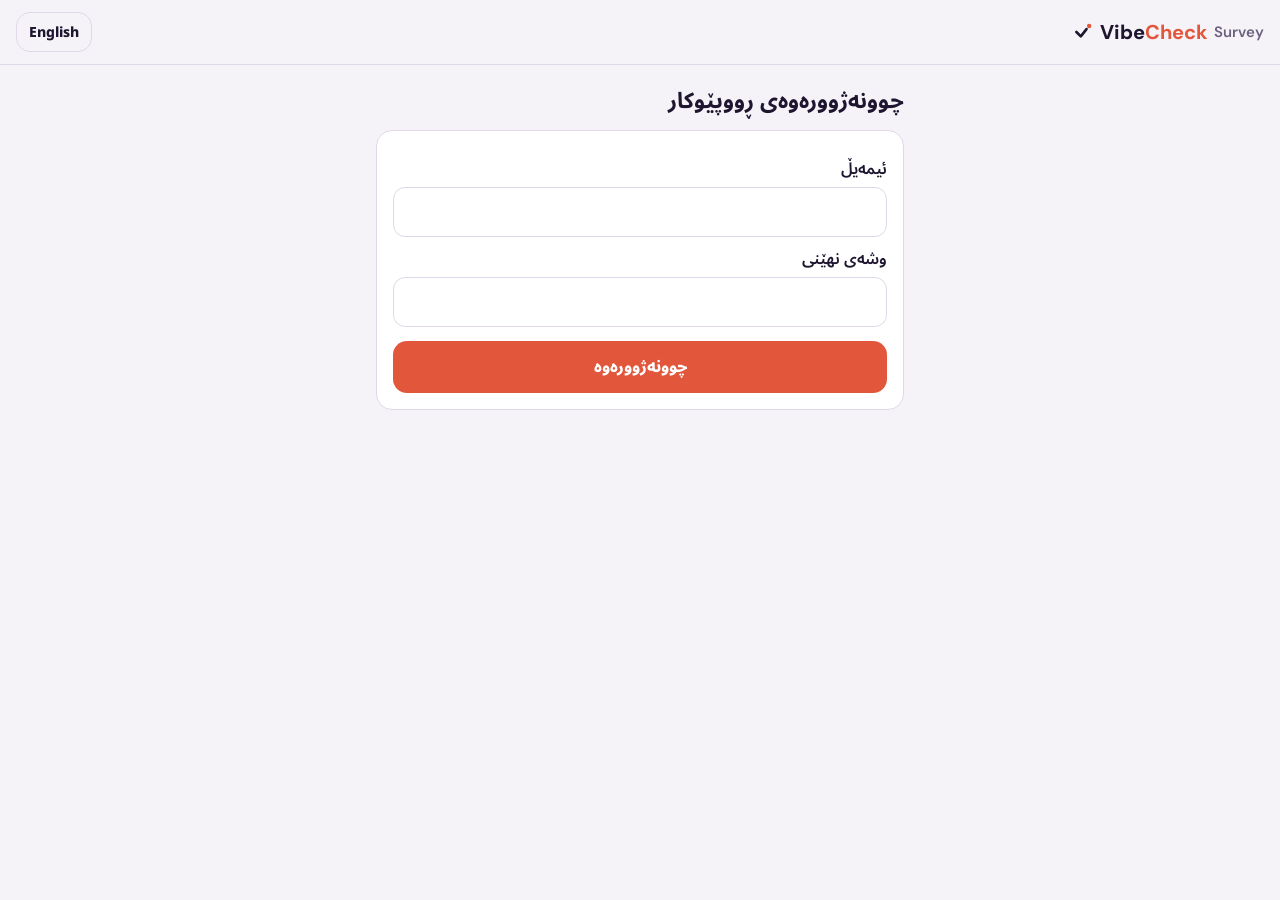
==== index.html @ 4674fa9d "Publish the VibeCheck survey page Co-Authored-By: Claude Opus 5.5 <noreply@anthropic.com> Claude-Ses" ====
<!doctype html>
<html lang="ckb" dir="rtl">
<head>
<meta charset="utf-8">
<meta name="viewport" content="width=device-width,initial-scale=1,viewport-fit=cover">
<title>VibeCheck Survey</title>
<meta name="robots" content="noindex">
<link rel="preconnect" href="https://fonts.googleapis.com">
<link href="https://fonts.googleapis.com/css2?family=Noto+Sans+Arabic:wght@400;600;800&family=DM+Sans:wght@400;600;800&display=swap" rel="stylesheet">
<style>
:root{--coral:#E2573B;--ink:#1E1630;--bg:#F6F3F8;--card:#fff;--line:#E0D8E8;--muted:#6C6280;--ok:#1F8A5B;--err:#C0392B}
@media (prefers-color-scheme:dark){:root{--ink:#F2ECFA;--bg:#130E1E;--card:#1D1630;--line:#33294A;--muted:#A79BBD;--coral:#FF7A5C}}
*{box-sizing:border-box}
body{margin:0;background:var(--bg);color:var(--ink);font-family:"Noto Sans Arabic","DM Sans",system-ui,sans-serif;font-size:16px;line-height:1.5}
body.en{font-family:"DM Sans","Noto Sans Arabic",system-ui,sans-serif}
header{position:sticky;top:0;z-index:5;background:var(--bg);display:flex;align-items:center;gap:10px;padding:12px 16px;border-bottom:1px solid var(--line)}
.brand{font-family:"DM Sans",sans-serif;font-weight:800;font-size:20px;direction:ltr;display:flex;align-items:center;gap:6px}
.brand b{color:var(--coral)}
.grow{flex:1;min-width:0}
html,body{overflow-x:hidden}
.sv{font-weight:600;color:var(--muted);font-size:15px}
@media (max-width:420px){.sv{display:none}header .small{padding:6px 10px;font-size:13px;min-height:38px}}
main{max-width:560px;margin:0 auto;padding:16px 16px 120px}
.card{background:var(--card);border:1px solid var(--line);border-radius:16px;padding:16px;margin-bottom:14px}
h1{font-size:22px;margin:4px 0 12px}
h2{font-size:16px;margin:0 0 10px}
label{display:block;font-weight:600;margin:10px 0 6px}
.hint{color:var(--muted);font-size:13.5px;margin:2px 0 8px}
input[type=text],input[type=email],input[type=password],input[type=tel],input[type=search],textarea{width:100%;font:inherit;padding:12px 14px;border:1px solid var(--line);border-radius:12px;background:var(--card);color:var(--ink)}
textarea{min-height:70px}
input:focus,textarea:focus{outline:2px solid var(--coral);border-color:transparent}
.ltr{direction:ltr;text-align:left}
button{font:inherit;font-weight:800;border:0;border-radius:14px;padding:14px 16px;min-height:48px;cursor:pointer}
.primary{background:var(--coral);color:#fff;width:100%}
.ghost{background:transparent;color:var(--ink);border:1px solid var(--line)}
.small{padding:8px 12px;min-height:40px;font-size:14px}
button:disabled{opacity:.5}
.chips{display:flex;flex-wrap:wrap;gap:8px}
.chip{border:1px solid var(--line);background:var(--card);color:var(--ink);border-radius:999px;padding:8px 14px;font-weight:600;min-height:40px}
.chip.on{background:var(--coral);border-color:var(--coral);color:#fff}
.tabs{display:grid;grid-template-columns:repeat(3,minmax(0,1fr));gap:6px;background:var(--card);border:1px solid var(--line);border-radius:14px;padding:4px;margin-bottom:14px}
.tabs button{background:transparent;color:var(--ink);padding:10px 6px;min-height:44px;font-size:14.5px}
.tabs button.on{background:var(--coral);color:#fff}
.loc{display:flex;align-items:center;gap:10px;flex-wrap:wrap}
.pill{display:inline-block;padding:4px 10px;border-radius:999px;font-size:13px;font-weight:700}
.pill.good{background:#1F8A5B22;color:var(--ok)}.pill.bad{background:#C0392B22;color:var(--err)}.pill.wait{background:#C98A1422;color:#9a6a0e}
.photos{display:grid;grid-template-columns:repeat(3,minmax(0,1fr));gap:8px}
.slot{position:relative;aspect-ratio:1;border:2px dashed var(--line);border-radius:12px;display:flex;align-items:center;justify-content:center;text-align:center;font-size:13px;font-weight:600;color:var(--muted);overflow:hidden;cursor:pointer;background:var(--card);padding:4px}
.slot img{position:absolute;inset:0;width:100%;height:100%;object-fit:cover}
.slot input{position:absolute;inset:0;opacity:0;cursor:pointer}
.have{display:flex;gap:6px;overflow-x:auto;margin-bottom:10px}
.have img{width:76px;height:76px;object-fit:cover;border-radius:10px;flex:none;background:var(--line)}
.check{display:flex;gap:10px;align-items:flex-start;font-weight:600}
.check input{width:22px;height:22px;margin-top:2px;accent-color:var(--coral)}
.msg{padding:12px 14px;border-radius:12px;margin:10px 0;font-weight:600}
.msg.err{background:#C0392B1a;color:var(--err)}.msg.ok{background:#1F8A5B1a;color:var(--ok)}
.vrow{display:flex;gap:12px;align-items:center;width:100%;text-align:start;background:var(--card);border:1px solid var(--line);border-radius:14px;padding:10px 12px;margin-bottom:8px;font-weight:400;color:var(--ink);min-height:64px}
.vrow .logo{width:46px;height:46px;border-radius:12px;flex:none;display:flex;align-items:center;justify-content:center;color:#fff;font-weight:800;background:var(--muted);overflow:hidden}
.vrow .logo img{width:100%;height:100%;object-fit:cover}
.vrow b{display:block;font-size:15.5px}
.vrow small{color:var(--muted)}
.stat{font-size:26px;font-weight:800}
.bar{position:fixed;bottom:0;left:0;right:0;background:var(--bg);border-top:1px solid var(--line);padding:12px 16px calc(12px + env(safe-area-inset-bottom))}
.bar>div{max-width:560px;margin:0 auto;display:flex;gap:8px}
.bar .primary{flex:1}
.progress{height:6px;border-radius:6px;background:var(--line);overflow:hidden;margin-top:8px}
.progress i{display:block;height:100%;background:var(--coral);width:0}
[hidden]{display:none!important}
</style>
</head>
<body>
<header>
  <div class="brand"><svg width="22" height="22" viewBox="0 0 100 100" aria-hidden="true"><path d="M20 50 40 70 66 37" fill="none" stroke="currentColor" stroke-width="12" stroke-linecap="round" stroke-linejoin="round"/><circle cx="78" cy="23" r="10" fill="#E2573B"/></svg><span>Vibe<b>Check</b></span> <span class="sv">Survey</span></div>
  <div class="grow"></div>
  <button class="ghost small" id="langBtn" type="button">English</button>
  <button class="ghost small" id="outBtn" type="button" hidden data-t="logout"></button>
</header>

<main>
  <section id="login" hidden>
    <h1 data-t="loginTitle"></h1>
    <div class="card">
      <form id="loginForm">
        <label for="email" data-t="email"></label>
        <input id="email" type="email" class="ltr" autocomplete="username" required>
        <label for="pass" data-t="password"></label>
        <input id="pass" type="password" class="ltr" autocomplete="current-password" required>
        <div id="loginMsg"></div>
        <button class="primary" type="submit" style="margin-top:14px" data-t="signIn"></button>
      </form>
    </div>
  </section>

  <section id="home" hidden>
    <div class="card" style="display:flex;align-items:center;gap:16px">
      <div><div class="stat" id="todayCount">0</div><div class="hint" style="margin:0" data-t="todayChanges"></div></div>
      <div class="grow"></div>
      <div class="hint" id="who" style="margin:0"></div>
    </div>
    <div class="tabs" role="tablist">
      <button type="button" data-tab="near" class="on" data-t="tabNear"></button>
      <button type="button" data-tab="search" data-t="tabSearch"></button>
      <button type="button" data-tab="new" data-t="tabNew"></button>
    </div>
    <div id="nearBox">
      <div class="loc" style="margin-bottom:10px"><button class="ghost small" type="button" id="nearBtn" data-t="refreshNear"></button><span id="nearState" class="pill wait" hidden></span></div>
      <div id="nearList"></div>
    </div>
    <div id="searchBox" hidden>
      <input id="q" type="search" data-ph="searchPh" style="margin-bottom:10px">
      <div id="searchList"></div>
    </div>
    <div id="homeMsg"></div>
  </section>

  <section id="edit" hidden>
    <button class="ghost small" type="button" id="backBtn" style="margin-bottom:10px" data-t="back"></button>
    <h1 id="editTitle"></h1>
    <form id="form" novalidate onsubmit="return false">
      <div class="card">
        <h2 data-t="location"></h2>
        <p class="hint" id="locHint"></p>
        <div class="loc">
          <button class="ghost small" type="button" id="locBtn" data-t="useMyLoc"></button>
          <span id="locState" class="pill wait" hidden></span>
          <a id="locMap" class="hint" target="_blank" rel="noopener" data-t="checkMap"></a>
        </div>
      </div>
      <div class="card">
        <h2 data-t="names"></h2>
        <label for="nOrig" data-t="nameOrig"></label>
        <input id="nOrig" type="text" maxlength="120" required>
        <label for="nCkb" data-t="nameCkb"></label>
        <input id="nCkb" type="text" maxlength="120" dir="rtl">
        <label for="nAr" data-t="nameAr"></label>
        <input id="nAr" type="text" maxlength="120" dir="rtl">
        <label for="nEn" data-t="nameEn"></label>
        <input id="nEn" type="text" maxlength="120" class="ltr">
      </div>
      <div class="card">
        <h2 data-t="type"></h2>
        <div class="chips" id="cats"></div>
      </div>
      <div class="card">
        <h2 data-t="photos"></h2>
        <div class="have" id="have"></div>
        <p class="hint" data-t="photoHint"></p>
        <div class="photos">
          <div class="slot"><span data-t="pFront"></span><input type="file" accept="image/*" capture="environment" data-slot="front"></div>
          <div class="slot"><span data-t="pInside"></span><input type="file" accept="image/*" capture="environment" data-slot="inside"></div>
          <div class="slot"><span data-t="pTable"></span><input type="file" accept="image/*" capture="environment" data-slot="table"></div>
          <div class="slot"><span data-t="pMenu"></span><input type="file" accept="image/*" data-slot="menu"></div>
          <div class="slot"><span data-t="pMore"></span><input type="file" accept="image/*" data-slot="other"></div>
          <div class="slot" id="logoSlot"><span data-t="pLogo"></span><input type="file" accept="image/*" data-slot="logo"></div>
        </div>
        <label class="check" style="margin-top:14px"><input type="checkbox" id="consent"><span data-t="consent"></span></label>
      </div>
      <div class="card">
        <h2 data-t="details"></h2>
        <label for="phone" data-t="phone"></label>
        <input id="phone" type="tel" class="ltr" maxlength="30" placeholder="0770 123 4567">
        <label for="ig">Instagram</label>
        <input id="ig" type="text" class="ltr" maxlength="80" placeholder="@name">
        <label for="hours" data-t="hours"></label>
        <input id="hours" type="text" maxlength="120" data-ph="hoursPh">
      </div>
      <div id="formMsg"></div>
    </form>
  </section>
</main>

<div class="bar" id="bar" hidden><div style="flex-direction:column">
  <button class="primary" id="saveBtn" type="button" data-t="save"></button>
  <div class="progress" id="prog" hidden><i></i></div>
</div></div>

<script src="supabase.js"></script><!-- @supabase/supabase-js 2.45.4, bundled -->
<script>
const SUPABASE_URL = "https://rbkqimfaxgcoajugvxeb.supabase.co";
const SUPABASE_KEY = "sb_publishable_zFRS1IrsmuG66Rh2HLIfeQ_e-phczF6";
const CATS = [["cafe","کافێ","Café"],["restaurant","چێشتخانە","Restaurant"],["fast_food","خواردنی خێرا","Fast food"],["bar","بار","Bar"],["lounge","لاونج","Lounge"],["hotel","هوتێل","Hotel"],["dessert","شیرینی","Desserts"],["bakery","نانەواخانە","Bakery"],["other","تر","Other"]];
const TXT = {
  logout:["چوونەدەرەوە","Log out"], loginTitle:["چوونەژوورەوەی ڕووپێوکار","Surveyor sign in"], email:["ئیمەیڵ","Email"], password:["وشەی نهێنی","Password"], signIn:["چوونەژوورەوە","Sign in"],
  todayChanges:["گۆڕانکاری ئەمڕۆ","Changes today"], tabNear:["نزیک","Nearby"], tabSearch:["گەڕان","Search"], tabNew:["+ شوێنی نوێ","+ New place"],
  refreshNear:["نوێکردنەوە","Refresh"], searchPh:["ناوی شوێنێک بنووسە…","Type a place name…"], noneNear:["لەم نزیکانە هیچ شوێنێک نییە. شوێنی نوێ زیاد بکە.","No places near you. Add a new one."], noneFound:["هیچ نەدۆزرایەوە.","Nothing found."],
  photosN:["{n} وێنە","{n} photos"], back:["گەڕانەوە","Back"], newTitle:["شوێنی نوێ","New place"],
  location:["شوێن","Location"], locHintNew:["لە بەردەم دەرگای شوێنەکە ڕاوەستە و دوگمەکە دابگرە.","Stand at the entrance and tap the button."], locHintEdit:["ئەگەر شوێنەکە لەسەر نەخشە هەڵەیە، لە بەردەم دەرگاکە ڕاوەستە و دوگمەکە دابگرە.","If the map pin is wrong, stand at the entrance and tap the button."],
  useMyLoc:["شوێنی ئێستام","Use my location"], checkMap:["بینین لەسەر نەخشە","Check on map"],
  names:["ناو","Name"], nameOrig:["ناو وەک لەسەر تابلۆکە نووسراوە *","Name exactly as on the sign *"], nameCkb:["ناو بە کوردی","Name in Kurdish"], nameAr:["ناو بە عەرەبی","Name in Arabic"], nameEn:["ناو بە ئینگلیزی","Name in English"],
  type:["جۆر *","Type *"], photos:["لۆگۆ و وێنەکان","Logo & photos"], photoHint:["ڕووناکی ڕۆژ، ئاسۆیی، تابلۆکە ڕوون بێت. ڕووخساری میوانەکان مەگرە.","Daylight, landscape, sign readable. No customers' faces."],
  pFront:["بەردەم و تابلۆ","Front & sign"], pInside:["ناوەوە","Inside"], pTable:["مێز","Table"], pMenu:["مینیو","Menu"], pMore:["زیاتر","More"], pLogo:["لۆگۆ","Logo"],
  consent:["خاوەن یان بەڕێوەبەری شوێنەکە ڕازی بوو بە بەکارهێنانی ئەم وێنانە لە ڤایب چێک","The owner or manager agreed that VibeCheck can use these photos"],
  details:["زانیاری زیاتر","More details"], phone:["ژمارەی تەلەفۆن","Phone number"], hours:["کاتەکانی کارکردن","Opening hours"], hoursPh:["هەموو ڕۆژێک 10:00–24:00","Every day 10:00–24:00"],
  save:["پاشەکەوتکردن","Save"], locating:["چاوەڕێ بە… شوێن دەدۆزرێتەوە","Finding location…"], accuracy:["وردی: {m} م","Accuracy: {m} m"], locDenied:["ڕێگەی شوێن نەدراوە. لە ڕێکخستنەکانی وێبگەڕەکەت ڕێگە بدە.","Location permission denied. Allow it in your browser settings."],
  needLoc:["سەرەتا شوێن وەربگرە (وردی باشتر لە 50 م).","Get the location first (better than 50 m)."], needName:["ناوی سەر تابلۆکە بنووسە.","Enter the name on the sign."], needCat:["جۆری شوێنەکە هەڵبژێرە.","Choose the type of place."],
  needConsent:["بۆ ناردنی وێنە ڕەزامەندی خاوەنەکە پێویستە.","The owner's agreement is needed to send photos."], sending:["پاشەکەوت دەکرێت…","Saving…"], saved:["پاشەکەوتکرا. سوپاس!","Saved. Thank you!"],
  failed:["پاشەکەوت سەرکەوتوو نەبوو. هێڵی ئینتەرنێت بپشکنە و دووبارە هەوڵ بدەرەوە. هیچ شتێک نەسڕاوەتەوە.","Saving failed. Check the connection and try again. Nothing was lost."],
  badLogin:["ئیمەیڵ یان وشەی نهێنی هەڵەیە.","Wrong email or password."], notSurveyor:["ئەم هەژمارە ڕێگەی ڕووپێوی نییە. پەیوەندی بە هەناسە بکە.","This account is not a surveyor. Contact Hanasa."],
  mOff:["{d}","{d}"]
};
let lang = "ckb"; try { lang = localStorage.getItem("vcs_lang") || "ckb"; } catch {}
const L = () => lang === "ckb" ? 0 : 1;
const t = (k, a = {}) => (TXT[k] ? TXT[k][L()] : k).replace(/\{(\w+)\}/g, (_, x) => a[x] ?? "");
const $ = s => document.querySelector(s);
const esc = s => String(s ?? "").replace(/[&<>"']/g, c => ({ "&": "&amp;", "<": "&lt;", ">": "&gt;", '"': "&quot;", "'": "&#39;" }[c]));

let sb = null;
try { sb = supabase.createClient(SUPABASE_URL, SUPABASE_KEY); } catch (e) { document.body.insertAdjacentHTML("afterbegin", '<div class="msg err">Could not load. Check the internet connection and reload.</div>'); }
const publicUrl = path => sb.storage.from("venues").getPublicUrl(path).data.publicUrl;

// ---------- state ----------
let view = "home", tab = "near";
let me = null, here = null;           // here = {lat,lng,accuracy}
let nearList = [], searchList = [], photoCounts = {};
let cur = null;                        // venue being edited (null = new)
let cat = null, pos = null, watchId = null;
const files = {};

function applyLang() {
  document.documentElement.lang = lang === "ckb" ? "ckb" : "en";
  document.documentElement.dir = lang === "ckb" ? "rtl" : "ltr";
  document.body.classList.toggle("en", lang !== "ckb");
  $("#langBtn").textContent = lang === "ckb" ? "English" : "کوردی";
  document.querySelectorAll("[data-t]").forEach(el => el.textContent = t(el.dataset.t));
  document.querySelectorAll("[data-ph]").forEach(el => el.placeholder = t(el.dataset.ph));
  render();
}
$("#langBtn").onclick = () => { lang = lang === "ckb" ? "en" : "ckb"; try { localStorage.setItem("vcs_lang", lang); } catch {} applyLang(); };

function show(v) {
  view = v;
  $("#login").hidden = v !== "login"; $("#home").hidden = v !== "home"; $("#edit").hidden = v !== "edit";
  $("#bar").hidden = v !== "edit"; $("#outBtn").hidden = v === "login";
  window.scrollTo(0, 0);
}
function showMsg(sel, text, kind) { const el = $(sel); el.innerHTML = ""; if (!text) return; const d = document.createElement("div"); d.className = "msg " + kind; d.textContent = text; el.appendChild(d); }

function dist(a, b) {
  const r = 6371000, p1 = a.lat * Math.PI / 180, p2 = b.lat * Math.PI / 180, dp = p2 - p1, dl = (b.lng - a.lng) * Math.PI / 180;
  const h = Math.sin(dp / 2) ** 2 + Math.cos(p1) * Math.cos(p2) * Math.sin(dl / 2) ** 2;
  return 2 * r * Math.asin(Math.min(1, Math.sqrt(h)));
}
const fmtD = m => m < 1000 ? `${Math.round(m / 10) * 10} ${lang === "ckb" ? "م" : "m"}` : `${(m / 1000).toFixed(1)} ${lang === "ckb" ? "کم" : "km"}`;
const catLabel = c => (CATS.find(x => x[0] === c) || [, "", ""])[lang === "ckb" ? 1 : 2];

// ---------- tabs & lists ----------
document.querySelectorAll("[data-tab]").forEach(b => b.onclick = () => {
  if (b.dataset.tab === "new") return openEdit(null);
  tab = b.dataset.tab; render();
  if (tab === "search") $("#q").focus();
});
function render() {
  document.querySelectorAll("[data-tab]").forEach(b => b.classList.toggle("on", b.dataset.tab === tab));
  $("#nearBox").hidden = tab !== "near"; $("#searchBox").hidden = tab !== "search";
  renderList("#nearList", nearList, here ? t("noneNear") : "");
  renderList("#searchList", searchList, $("#q").value.trim().length >= 2 ? t("noneFound") : "");
  const st = $("#nearState");
  if (watchId !== null && !here) { st.hidden = false; st.className = "pill wait"; st.textContent = t("locating"); }
  else if (here) { st.hidden = false; st.className = "pill " + (here.accuracy <= 30 ? "good" : "wait"); st.textContent = t("accuracy", { m: Math.round(here.accuracy) }); }
  else st.hidden = true;
  renderEditLoc(); renderCats();
}
function renderList(sel, list, emptyText) {
  const box = $(sel); box.innerHTML = "";
  if (!list.length) { if (emptyText) box.innerHTML = `<p class="hint">${esc(emptyText)}</p>`; return; }
  for (const v of list) {
    const b = document.createElement("button"); b.type = "button"; b.className = "vrow";
    const alt = [v.name_en, v.name_ckb, v.name_ar].filter(x => x && x !== v.name)[0];
    const d = here ? " · " + fmtD(dist(here, v)) : "";
    const logo = v.logo_path ? `<img alt="" src="${esc(publicUrl(v.logo_path))}">` : esc((v.name || "?").slice(0, 2).toUpperCase());
    b.innerHTML = `<span class="logo">${logo}</span><span class="grow"><b>${esc(v.name)}</b>${alt ? `<small>${esc(alt)}</small><br>` : ""}<small>${esc(catLabel(v.category))}${d} · ${esc(t("photosN", { n: photoCounts[v.id] || 0 }))}</small></span>`;
    b.onclick = () => openEdit(v);
    box.appendChild(b);
  }
}
const COLS = "id,name,name_ckb,name_ar,name_en,category,lat,lng,phone,instagram,opening_hours,logo_path";
async function loadCounts(list) {
  const ids = list.map(v => v.id).filter(id => !(id in photoCounts));
  if (!ids.length) return;
  const { data } = await sb.from("venue_photos").select("venue_id").in("venue_id", ids);
  ids.forEach(id => photoCounts[id] = 0);
  (data || []).forEach(r => photoCounts[r.venue_id] = (photoCounts[r.venue_id] || 0) + 1);
  render();
}
async function loadNear() {
  if (!here) return;
  const dLat = 0.0045, dLng = 0.0055; // about 500 m
  const { data, error } = await sb.from("venues").select(COLS).eq("hidden", false)
    .gte("lat", here.lat - dLat).lte("lat", here.lat + dLat).gte("lng", here.lng - dLng).lte("lng", here.lng + dLng).limit(200);
  if (error) return showMsg("#homeMsg", t("failed"), "err");
  nearList = (data || []).sort((a, b) => dist(here, a) - dist(here, b)).slice(0, 40);
  render(); loadCounts(nearList);
}
function locate(cb) {
  if (!navigator.geolocation) return showMsg(view === "edit" ? "#formMsg" : "#homeMsg", t("locDenied"), "err");
  if (watchId !== null) navigator.geolocation.clearWatch(watchId);
  let best = null;
  watchId = navigator.geolocation.watchPosition(p => {
    const c = p.coords;
    if (!best || c.accuracy <= best.accuracy) best = { lat: c.latitude, lng: c.longitude, accuracy: c.accuracy };
    cb(best, false);
    if (best.accuracy <= 15) { navigator.geolocation.clearWatch(watchId); watchId = null; cb(best, true); }
  }, () => { watchId = null; render(); showMsg(view === "edit" ? "#formMsg" : "#homeMsg", t("locDenied"), "err"); }, { enableHighAccuracy: true, maximumAge: 0, timeout: 30000 });
  render();
}
$("#nearBtn").onclick = () => locate((p, final) => { const first = !here; here = p; render(); if (first || final) loadNear(); });
let qTimer = null;
$("#q").oninput = () => {
  clearTimeout(qTimer);
  qTimer = setTimeout(async () => {
    const q = $("#q").value.trim().replace(/[%,()]/g, " ");
    if (q.length < 2) { searchList = []; return render(); }
    const like = `%${q}%`;
    const { data } = await sb.from("venues").select(COLS).eq("hidden", false)
      .or(`name.ilike.${like},name_en.ilike.${like},name_ckb.ilike.${like},name_ar.ilike.${like}`).limit(40);
    searchList = data || []; if (here) searchList.sort((a, b) => dist(here, a) - dist(here, b));
    render(); loadCounts(searchList);
  }, 300);
};

// ---------- edit / new ----------
async function openEdit(v) {
  cur = v; cat = v ? v.category : null; pos = null;
  for (const k in files) delete files[k];
  document.querySelectorAll(".slot img").forEach(i => i.remove());
  $("#form").reset(); showMsg("#formMsg", "");
  $("#editTitle").textContent = v ? v.name : t("newTitle");
  $("#nOrig").value = v?.name || ""; $("#nCkb").value = v?.name_ckb || ""; $("#nAr").value = v?.name_ar || ""; $("#nEn").value = v?.name_en || "";
  $("#phone").value = v?.phone || ""; $("#ig").value = v?.instagram || ""; $("#hours").value = v?.opening_hours || "";
  const have = $("#have"); have.innerHTML = "";
  if (v) {
    if (v.logo_path) have.insertAdjacentHTML("beforeend", `<img alt="" src="${esc(publicUrl(v.logo_path))}">`);
    const { data } = await sb.from("venue_photos").select("path").eq("venue_id", v.id).order("created_at", { ascending: false }).limit(20);
    (data || []).forEach(p => have.insertAdjacentHTML("beforeend", `<img alt="" src="${esc(publicUrl(p.path))}">`));
  }
  show("edit"); render();
  if (!v && here && here.accuracy <= 30) pos = here;
  renderEditLoc();
}
$("#backBtn").onclick = () => { show("home"); render(); };
function renderEditLoc() {
  if (view !== "edit") return;
  $("#locHint").textContent = cur ? t("locHintEdit") : t("locHintNew");
  const st = $("#locState"), map = $("#locMap");
  const p = pos || (cur ? { lat: cur.lat, lng: cur.lng } : null);
  map.hidden = !p; if (p) map.href = `https://www.google.com/maps/search/?api=1&query=${p.lat},${p.lng}`;
  if (pos) { st.hidden = false; st.className = "pill " + (pos.accuracy <= 25 ? "good" : pos.accuracy <= 50 ? "wait" : "bad"); st.textContent = t("accuracy", { m: Math.round(pos.accuracy) }); }
  else if (watchId !== null) { st.hidden = false; st.className = "pill wait"; st.textContent = t("locating"); }
  else st.hidden = true;
}
$("#locBtn").onclick = () => locate(p => { pos = p; here = here || p; renderEditLoc(); });
function renderCats() {
  const box = $("#cats"); box.innerHTML = "";
  for (const [k] of CATS) {
    const b = document.createElement("button");
    b.type = "button"; b.className = "chip" + (cat === k ? " on" : ""); b.textContent = catLabel(k); b.setAttribute("aria-pressed", cat === k);
    b.onclick = () => { cat = k; renderCats(); };
    box.appendChild(b);
  }
}
document.querySelectorAll(".slot input").forEach(inp => {
  inp.onchange = () => {
    const f = inp.files && inp.files[0]; if (!f) return;
    files[inp.dataset.slot] = f;
    const slot = inp.parentElement; slot.querySelector("img")?.remove();
    const img = document.createElement("img"); img.alt = ""; img.src = URL.createObjectURL(f); slot.insertBefore(img, inp);
  };
});

async function shrink(file, max = 1600, type = "image/jpeg", q = 0.82) {
  try {
    const bmp = await createImageBitmap(file, { imageOrientation: "from-image" });
    const s = Math.min(1, max / Math.max(bmp.width, bmp.height));
    const c = document.createElement("canvas"); c.width = Math.round(bmp.width * s); c.height = Math.round(bmp.height * s);
    c.getContext("2d").drawImage(bmp, 0, 0, c.width, c.height);
    return await new Promise(r => c.toBlob(b => r(b || file), type, q));
  } catch { return file; }
}

let saving = false;
$("#saveBtn").onclick = async () => {
  if (saving) return;
  showMsg("#formMsg", "");
  const name = $("#nOrig").value.trim();
  const photoSlots = ["front", "inside", "table", "menu", "other"].filter(k => files[k]);
  if (!cur && (!pos || pos.accuracy > 50)) return fail("needLoc");
  if (pos && pos.accuracy > 50) return fail("needLoc");
  if (!name) return fail("needName");
  if (!cat) return fail("needCat");
  if ((photoSlots.length || files.logo) && !$("#consent").checked) return fail("needConsent");
  saving = true; $("#saveBtn").disabled = true; $("#saveBtn").textContent = t("sending");
  const prog = $("#prog"); prog.hidden = false; const bar = prog.querySelector("i");
  try {
    const v = id => $(id).value.trim() || null;
    const fields = { name, name_ckb: v("#nCkb"), name_ar: v("#nAr"), name_en: v("#nEn"), category: cat, phone: v("#phone"), instagram: v("#ig"), opening_hours: v("#hours") };
    if (pos) { fields.lat = pos.lat; fields.lng = pos.lng; }
    let venue;
    if (cur) {
      const { data, error } = await sb.from("venues").update(fields).eq("id", cur.id).select(COLS).single();
      if (error) throw error; venue = data;
    } else {
      const { data, error } = await sb.from("venues").insert({ ...fields, source: "own", added_by: me.id, status: "approved" }).select(COLS).single();
      if (error) throw error; venue = data;
    }
    const total = photoSlots.length + (files.logo ? 1 : 0) + 1; let done = 1;
    bar.style.width = `${Math.round(done / total * 100)}%`;
    const stamp = Date.now();
    if (files.logo) {
      const isPng = files.logo.type === "image/png";
      const blob = await shrink(files.logo, 800, isPng ? "image/png" : "image/jpeg");
      const path = `${venue.id}/logo-${stamp}.${blob.type === "image/png" ? "png" : "jpg"}`;
      const up = await sb.storage.from("venues").upload(path, blob, { contentType: blob.type });
      if (up.error) throw up.error;
      const { data, error } = await sb.from("venues").update({ logo_path: path }).eq("id", venue.id).select(COLS).single();
      if (error) throw error; venue = data;
      bar.style.width = `${Math.round(++done / total * 100)}%`;
    }
    for (const k of photoSlots) {
      const blob = await shrink(files[k]);
      const path = `${venue.id}/${stamp}-${k}.jpg`;
      const up = await sb.storage.from("venues").upload(path, blob, { contentType: blob.type });
      if (up.error) throw up.error;
      const { error } = await sb.from("venue_photos").insert({ venue_id: venue.id, path, kind: k, owner_consent: true, added_by: me.id });
      if (error) throw error;
      photoCounts[venue.id] = (photoCounts[venue.id] || 0) + 1;
      bar.style.width = `${Math.round(++done / total * 100)}%`;
    }
    [nearList, searchList].forEach(list => { const i = list.findIndex(x => x.id === venue.id); if (i >= 0) list[i] = venue; else if (list === nearList && !cur) list.unshift(venue); });
    loadToday();
    show("home"); render(); showMsg("#homeMsg", t("saved"), "ok");
  } catch (e) {
    console.error(e);
    showMsg("#formMsg", /row-level security|admin_only/.test(String(e?.message)) ? t("notSurveyor") : t("failed"), "err");
  } finally {
    saving = false; $("#saveBtn").disabled = false; $("#saveBtn").textContent = t("save"); setTimeout(() => { prog.hidden = true; bar.style.width = "0"; }, 600);
  }
};
function fail(k) { showMsg("#formMsg", t(k), "err"); $("#formMsg").scrollIntoView({ behavior: "smooth", block: "center" }); }

// ---------- auth ----------
async function loadToday() {
  const start = new Date(); start.setHours(0, 0, 0, 0);
  const { count } = await sb.from("venue_edits").select("id", { count: "exact", head: true }).eq("editor_id", me.id).gte("created_at", start.toISOString());
  $("#todayCount").textContent = count || 0;
}
async function refreshAuth() {
  if (!sb) return;
  const { data } = await sb.auth.getSession();
  me = data.session?.user || null;
  if (!me) return show("login");
  $("#who").textContent = me.email;
  if (view === "login") show("home");
  render(); loadToday();
  if (!here) $("#nearBtn").click();
}
$("#loginForm").onsubmit = async e => {
  e.preventDefault(); showMsg("#loginMsg", "");
  const { error } = await sb.auth.signInWithPassword({ email: $("#email").value.trim(), password: $("#pass").value });
  if (error) return showMsg("#loginMsg", t("badLogin"), "err");
  view = "login"; refreshAuth();
};
$("#outBtn").onclick = async () => { await sb.auth.signOut(); me = null; show("login"); };

view = "login";
applyLang();
if (sb) refreshAuth(); else show("login");
</script>
</body>
</html>
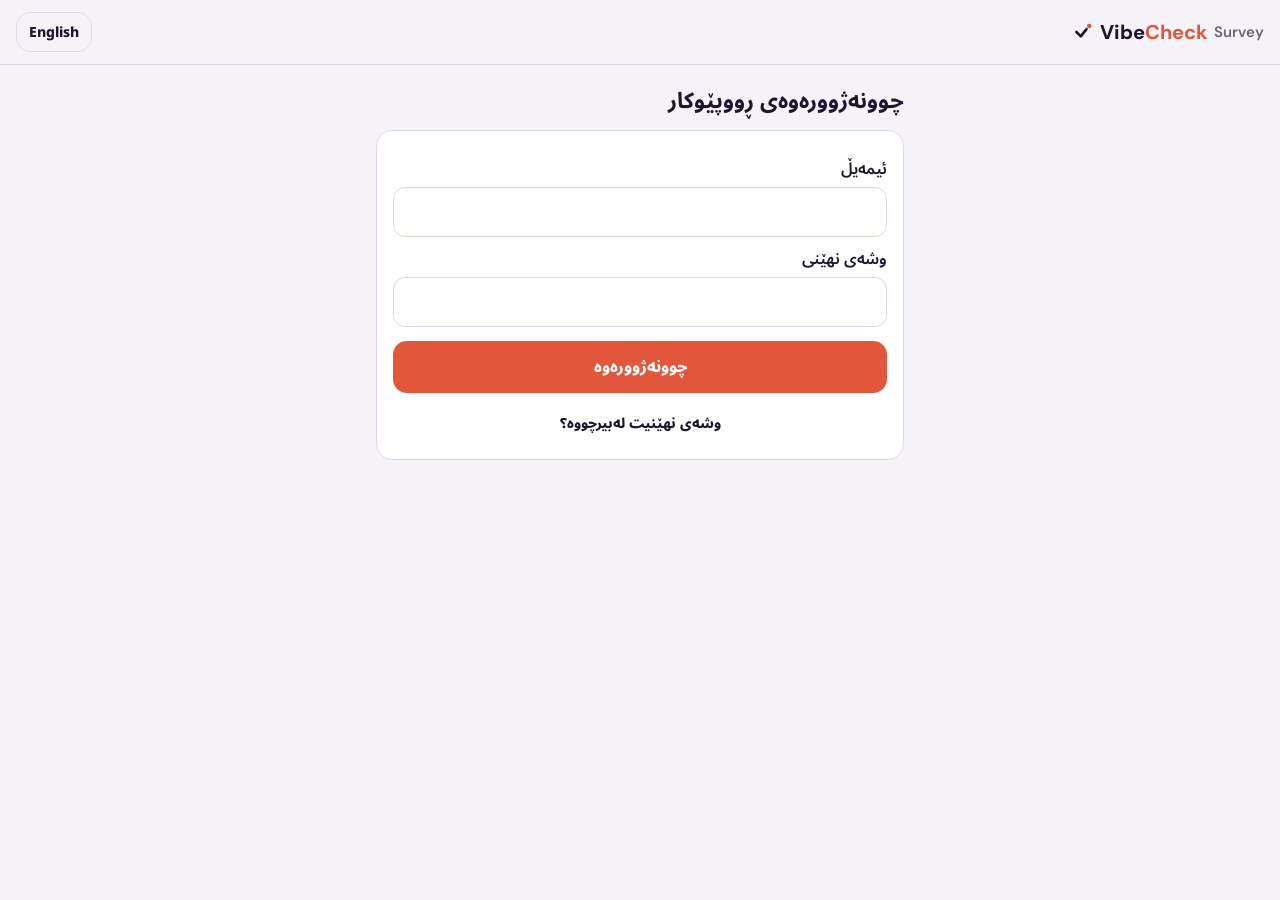
==== commit b42e6cbc: "Forgot password on survey and admin pages Co-Authored-By: Claude Opus 5.5 <noreply@anthropic.com> Cl" ====
--- a/index.html
+++ b/index.html
@@ -7,6 +7,7 @@
 <meta name="robots" content="noindex">
 <link rel="preconnect" href="https://fonts.googleapis.com">
 <link href="https://fonts.googleapis.com/css2?family=Noto+Sans+Arabic:wght@400;600;800&family=DM+Sans:wght@400;600;800&display=swap" rel="stylesheet">
+<link rel="stylesheet" href="leaflet.css">
 <style>
 :root{--coral:#E2573B;--ink:#1E1630;--bg:#F6F3F8;--card:#fff;--line:#E0D8E8;--muted:#6C6280;--ok:#1F8A5B;--err:#C0392B}
 @media (prefers-color-scheme:dark){:root{--ink:#F2ECFA;--bg:#130E1E;--card:#1D1630;--line:#33294A;--muted:#A79BBD;--coral:#FF7A5C}}
@@ -38,8 +39,8 @@
 .chips{display:flex;flex-wrap:wrap;gap:8px}
 .chip{border:1px solid var(--line);background:var(--card);color:var(--ink);border-radius:999px;padding:8px 14px;font-weight:600;min-height:40px}
 .chip.on{background:var(--coral);border-color:var(--coral);color:#fff}
-.tabs{display:grid;grid-template-columns:repeat(3,minmax(0,1fr));gap:6px;background:var(--card);border:1px solid var(--line);border-radius:14px;padding:4px;margin-bottom:14px}
-.tabs button{background:transparent;color:var(--ink);padding:10px 6px;min-height:44px;font-size:14.5px}
+.tabs{display:grid;grid-template-columns:repeat(4,minmax(0,1fr));gap:6px;background:var(--card);border:1px solid var(--line);border-radius:14px;padding:4px;margin-bottom:14px}
+.tabs button{background:transparent;color:var(--ink);padding:10px 4px;min-height:44px;font-size:13.5px}
 .tabs button.on{background:var(--coral);color:#fff}
 .loc{display:flex;align-items:center;gap:10px;flex-wrap:wrap}
 .pill{display:inline-block;padding:4px 10px;border-radius:999px;font-size:13px;font-weight:700}
@@ -47,7 +48,23 @@
 .photos{display:grid;grid-template-columns:repeat(3,minmax(0,1fr));gap:8px}
 .slot{position:relative;aspect-ratio:1;border:2px dashed var(--line);border-radius:12px;display:flex;align-items:center;justify-content:center;text-align:center;font-size:13px;font-weight:600;color:var(--muted);overflow:hidden;cursor:pointer;background:var(--card);padding:4px}
 .slot img{position:absolute;inset:0;width:100%;height:100%;object-fit:cover}
-.slot input{position:absolute;inset:0;opacity:0;cursor:pointer}
+.slot input{position:absolute;inset:0;opacity:0;cursor:pointer;z-index:2}
+.slot span::before{content:"+";display:block;font-size:26px;line-height:1;font-weight:400;margin-bottom:4px}
+.picker{margin-top:12px}
+.mapwrap{position:relative;height:340px;border-radius:12px;overflow:hidden;border:1px solid var(--line)}
+#pickMap{position:absolute;inset:0;direction:ltr}
+.crosshair{position:absolute;left:50%;top:50%;z-index:500;pointer-events:none;width:34px;height:46px;transform:translate(-50%,-100%)}
+.maptools{position:absolute;top:8px;z-index:600;inset-inline-start:8px;display:flex;gap:6px}
+.maptools button{background:#fff;color:#1E1630;border:1px solid #ccc;border-radius:999px;padding:6px 12px;font:inherit;font-size:13px;font-weight:700;min-height:0}
+.maptools button.on{background:#1E1630;color:#fff}
+.pickbtns{display:flex;gap:8px;margin-top:10px}
+.pickbtns button{flex:1}
+.chips button.f{padding:6px 12px;min-height:0;font-size:13.5px;font-weight:700;border-radius:999px;background:var(--card);color:var(--ink);border:1px solid var(--line)}
+.chips button.f.on{background:var(--ink);color:var(--bg);border-color:var(--ink)}
+.popbtn{margin-top:6px;padding:6px 12px;min-height:0;font-size:13px;border-radius:999px;background:#E2573B;color:#fff}
+.vdot{width:12px;height:12px;border-radius:50%;background:#6C6280;border:2px solid #fff;box-shadow:0 0 2px #0007}
+.leaflet-container{font-family:"DM Sans","Noto Sans Arabic",sans-serif}
+
 .have{display:flex;gap:6px;overflow-x:auto;margin-bottom:10px}
 .have img{width:76px;height:76px;object-fit:cover;border-radius:10px;flex:none;background:var(--line)}
 .check{display:flex;gap:10px;align-items:flex-start;font-weight:600}
@@ -98,17 +115,28 @@
       <div class="hint" id="who" style="margin:0"></div>
     </div>
     <div class="tabs" role="tablist">
-      <button type="button" data-tab="near" class="on" data-t="tabNear"></button>
-      <button type="button" data-tab="search" data-t="tabSearch"></button>
+      <button type="button" data-tab="all" class="on" data-t="tabAll"></button>
+      <button type="button" data-tab="map" data-t="tabMap"></button>
+      <button type="button" data-tab="latest" data-t="tabLatest"></button>
       <button type="button" data-tab="new" data-t="tabNew"></button>
     </div>
-    <div id="nearBox">
-      <div class="loc" style="margin-bottom:10px"><button class="ghost small" type="button" id="nearBtn" data-t="refreshNear"></button><span id="nearState" class="pill wait" hidden></span></div>
-      <div id="nearList"></div>
+    <div id="allBox">
+      <input id="q" type="search" data-ph="searchPh" style="margin-bottom:10px">
+      <div class="chips" id="catF" style="margin-bottom:10px"></div>
+      <div class="loc" style="margin-bottom:10px"><span id="allCount" class="hint" style="margin:0"></span><span class="grow"></span><button class="ghost small" type="button" id="nearBtn" data-t="sortNear"></button><span id="nearState" class="pill wait" hidden></span></div>
+      <div id="allList"></div>
+      <button class="ghost" type="button" id="moreBtn" style="width:100%" data-t="showMore" hidden></button>
     </div>
-    <div id="searchBox" hidden>
-      <input id="q" type="search" data-ph="searchPh" style="margin-bottom:10px">
-      <div id="searchList"></div>
+    <div id="mapBox" hidden>
+      <div class="mapwrap" style="height:70vh">
+        <div id="allMap" style="position:absolute;inset:0;direction:ltr"></div>
+        <div class="maptools"><button type="button" id="aLayMap" class="on" data-t="layMap"></button><button type="button" id="aLaySat" data-t="laySat"></button></div>
+      </div>
+      <p class="hint" style="margin-top:8px" data-t="mapLegend"></p>
+    </div>
+    <div id="latestBox" hidden>
+      <p class="hint" data-t="latestHint"></p>
+      <div id="latestList"></div>
     </div>
     <div id="homeMsg"></div>
   </section>
@@ -123,7 +151,17 @@
         <div class="loc">
           <button class="ghost small" type="button" id="locBtn" data-t="useMyLoc"></button>
           <span id="locState" class="pill wait" hidden></span>
+          <button class="ghost small" type="button" id="pickBtn" data-t="pickOnMap"></button>
           <a id="locMap" class="hint" target="_blank" rel="noopener" data-t="checkMap"></a>
+        </div>
+        <div class="picker" id="picker" hidden>
+          <p class="hint" data-t="pickHint"></p>
+          <div class="mapwrap">
+            <div id="pickMap"></div>
+            <svg class="crosshair" viewBox="0 0 34 46" aria-hidden="true"><path d="M17 45C17 45 2 27 2 16a15 15 0 0 1 30 0c0 11-15 29-15 29z" fill="#E2573B" stroke="#fff" stroke-width="2.5"/><circle cx="17" cy="16" r="5.5" fill="#fff"/></svg>
+            <div class="maptools"><button type="button" id="layMap" class="on" data-t="layMap"></button><button type="button" id="laySat" data-t="laySat"></button></div>
+          </div>
+          <div class="pickbtns"><button type="button" class="primary" id="pickOk" data-t="pickOk"></button><button type="button" class="ghost" id="pickCancel" data-t="cancel"></button></div>
         </div>
       </div>
       <div class="card">
@@ -146,11 +184,11 @@
         <div class="have" id="have"></div>
         <p class="hint" data-t="photoHint"></p>
         <div class="photos">
-          <div class="slot"><span data-t="pFront"></span><input type="file" accept="image/*" capture="environment" data-slot="front"></div>
-          <div class="slot"><span data-t="pInside"></span><input type="file" accept="image/*" capture="environment" data-slot="inside"></div>
-          <div class="slot"><span data-t="pTable"></span><input type="file" accept="image/*" capture="environment" data-slot="table"></div>
+          <div class="slot"><span data-t="pFront"></span><input type="file" accept="image/*" data-slot="front"></div>
+          <div class="slot"><span data-t="pInside"></span><input type="file" accept="image/*" data-slot="inside"></div>
+          <div class="slot"><span data-t="pTable"></span><input type="file" accept="image/*" data-slot="table"></div>
           <div class="slot"><span data-t="pMenu"></span><input type="file" accept="image/*" data-slot="menu"></div>
-          <div class="slot"><span data-t="pMore"></span><input type="file" accept="image/*" data-slot="other"></div>
+          <div class="slot"><span data-t="pMore"></span><input type="file" accept="image/*" multiple data-slot="other"></div>
           <div class="slot" id="logoSlot"><span data-t="pLogo"></span><input type="file" accept="image/*" data-slot="logo"></div>
         </div>
         <label class="check" style="margin-top:14px"><input type="checkbox" id="consent"><span data-t="consent"></span></label>
@@ -174,44 +212,65 @@
   <div class="progress" id="prog" hidden><i></i></div>
 </div></div>
 
-<script src="supabase.js"></script><!-- @supabase/supabase-js 2.45.4, bundled -->
+<script src="leaflet.js?v=1"></script><!-- Leaflet 1.9.4, bundled -->
+<script src="supabase.js"></script>
+<script src="reset.js?v=1"></script><!-- @supabase/supabase-js 2.45.4, bundled -->
 <script>
 const SUPABASE_URL = "https://rbkqimfaxgcoajugvxeb.supabase.co";
 const SUPABASE_KEY = "sb_publishable_zFRS1IrsmuG66Rh2HLIfeQ_e-phczF6";
 const CATS = [["cafe","کافێ","Café"],["restaurant","چێشتخانە","Restaurant"],["fast_food","خواردنی خێرا","Fast food"],["bar","بار","Bar"],["lounge","لاونج","Lounge"],["hotel","هوتێل","Hotel"],["dessert","شیرینی","Desserts"],["bakery","نانەواخانە","Bakery"],["other","تر","Other"]];
 const TXT = {
   logout:["چوونەدەرەوە","Log out"], loginTitle:["چوونەژوورەوەی ڕووپێوکار","Surveyor sign in"], email:["ئیمەیڵ","Email"], password:["وشەی نهێنی","Password"], signIn:["چوونەژوورەوە","Sign in"],
-  todayChanges:["گۆڕانکاری ئەمڕۆ","Changes today"], tabNear:["نزیک","Nearby"], tabSearch:["گەڕان","Search"], tabNew:["+ شوێنی نوێ","+ New place"],
+  todayChanges:["گۆڕانکاری ئەمڕۆ","Changes today"], newVersion:["وەشانی نوێ ئامادەیە — دەست لێرە بدە بۆ نوێکردنەوە","New version ready — tap to update"], tabAll:["هەموو","All"], tabMap:["نەخشە","Map"], sortNear:["نزیکترین","Nearest first"], showMore:["زیاتر پیشان بدە","Show more"], countN:["{n} شوێن","{n} places"], fAll:["هەمووی","All"], fNoPhoto:["بێ وێنە","No photos"], editBtn:["دەستکاری","Edit"], mapLegend:["پرتەقاڵی: وێنەی هەیە · خۆڵەمێشی: هێشتا وێنەی نییە. دەست لە خاڵێک بدە بۆ دەستکاری.","Orange: has photos · Grey: no photos yet. Tap a dot to edit."], tabLatest:["نوێترین","Latest"], latestHint:["دوایین گۆڕانکارییەکان لەلایەن هەموو تیمەکەوە.","The latest changes by the whole team."], editedAt:["گۆڕدرا {d}","Changed {d}"], tabNew:["+ شوێنی نوێ","+ New place"],
   refreshNear:["نوێکردنەوە","Refresh"], searchPh:["ناوی شوێنێک بنووسە…","Type a place name…"], noneNear:["لەم نزیکانە هیچ شوێنێک نییە. شوێنی نوێ زیاد بکە.","No places near you. Add a new one."], noneFound:["هیچ نەدۆزرایەوە.","Nothing found."],
   photosN:["{n} وێنە","{n} photos"], back:["گەڕانەوە","Back"], newTitle:["شوێنی نوێ","New place"],
-  location:["شوێن","Location"], locHintNew:["لە بەردەم دەرگای شوێنەکە ڕاوەستە و دوگمەکە دابگرە.","Stand at the entrance and tap the button."], locHintEdit:["ئەگەر شوێنەکە لەسەر نەخشە هەڵەیە، لە بەردەم دەرگاکە ڕاوەستە و دوگمەکە دابگرە.","If the map pin is wrong, stand at the entrance and tap the button."],
-  useMyLoc:["شوێنی ئێستام","Use my location"], checkMap:["بینین لەسەر نەخشە","Check on map"],
+  location:["شوێن","Location"], locHintNew:["لە بەردەم دەرگای شوێنەکە ڕاوەستە و «شوێنی ئێستام» دابگرە، یان لەسەر نەخشە هەڵیبژێرە.","Stand at the entrance and tap “Use my location”, or pick it on the map."], locHintEdit:["ئەگەر شوێنەکە هەڵەیە، لە بەردەم دەرگاکە «شوێنی ئێستام» دابگرە یان لەسەر نەخشە ڕاستی بکەرەوە.","If the location is wrong, tap “Use my location” at the entrance or fix it on the map."],
+  useMyLoc:["شوێنی ئێستام","Use my location"], pickOnMap:["هەڵبژاردن لەسەر نەخشە","Pick on map"],
+  pickHint:["نەخشەکە بجوڵێنە تا نیشانە سوورەکە ڕێک لەسەر دەرگای شوێنەکە بێت. خاڵە خۆڵەمێشییەکان شوێنی هەبوون.","Move the map until the red pin sits exactly on the entrance. Grey dots are places we already have."],
+  layMap:["نەخشە","Map"], laySat:["ئاسمانی","Satellite"], pickOk:["ئەم شوێنە دابنێ","Use this spot"], cancel:["پاشگەزبوونەوە","Cancel"], pickedOnMap:["لەسەر نەخشە هەڵبژێردرا","Picked on map"], checkMap:["بینین لەسەر نەخشە","Check on map"],
   names:["ناو","Name"], nameOrig:["ناو وەک لەسەر تابلۆکە نووسراوە *","Name exactly as on the sign *"], nameCkb:["ناو بە کوردی","Name in Kurdish"], nameAr:["ناو بە عەرەبی","Name in Arabic"], nameEn:["ناو بە ئینگلیزی","Name in English"],
   type:["جۆر *","Type *"], photos:["لۆگۆ و وێنەکان","Logo & photos"], photoHint:["ڕووناکی ڕۆژ، ئاسۆیی، تابلۆکە ڕوون بێت. ڕووخساری میوانەکان مەگرە.","Daylight, landscape, sign readable. No customers' faces."],
   pFront:["بەردەم و تابلۆ","Front & sign"], pInside:["ناوەوە","Inside"], pTable:["مێز","Table"], pMenu:["مینیو","Menu"], pMore:["زیاتر","More"], pLogo:["لۆگۆ","Logo"],
   consent:["خاوەن یان بەڕێوەبەری شوێنەکە ڕازی بوو بە بەکارهێنانی ئەم وێنانە لە ڤایب چێک","The owner or manager agreed that VibeCheck can use these photos"],
   details:["زانیاری زیاتر","More details"], phone:["ژمارەی تەلەفۆن","Phone number"], hours:["کاتەکانی کارکردن","Opening hours"], hoursPh:["هەموو ڕۆژێک 10:00–24:00","Every day 10:00–24:00"],
   save:["پاشەکەوتکردن","Save"], locating:["چاوەڕێ بە… شوێن دەدۆزرێتەوە","Finding location…"], accuracy:["وردی: {m} م","Accuracy: {m} m"], locDenied:["ڕێگەی شوێن نەدراوە. لە ڕێکخستنەکانی وێبگەڕەکەت ڕێگە بدە.","Location permission denied. Allow it in your browser settings."],
-  needLoc:["سەرەتا شوێن وەربگرە (وردی باشتر لە 50 م).","Get the location first (better than 50 m)."], needName:["ناوی سەر تابلۆکە بنووسە.","Enter the name on the sign."], needCat:["جۆری شوێنەکە هەڵبژێرە.","Choose the type of place."],
+  needLoc:["سەرەتا شوێن دیاری بکە: «شوێنی ئێستام» (وردی باشتر لە 50 م) یان «هەڵبژاردن لەسەر نەخشە».","Set the location first: “Use my location” (better than 50 m) or “Pick on map”."], needName:["ناوی سەر تابلۆکە بنووسە.","Enter the name on the sign."], needCat:["جۆری شوێنەکە هەڵبژێرە.","Choose the type of place."],
   needConsent:["بۆ ناردنی وێنە ڕەزامەندی خاوەنەکە پێویستە.","The owner's agreement is needed to send photos."], sending:["پاشەکەوت دەکرێت…","Saving…"], saved:["پاشەکەوتکرا. سوپاس!","Saved. Thank you!"],
   failed:["پاشەکەوت سەرکەوتوو نەبوو. هێڵی ئینتەرنێت بپشکنە و دووبارە هەوڵ بدەرەوە. هیچ شتێک نەسڕاوەتەوە.","Saving failed. Check the connection and try again. Nothing was lost."],
   badLogin:["ئیمەیڵ یان وشەی نهێنی هەڵەیە.","Wrong email or password."], notSurveyor:["ئەم هەژمارە ڕێگەی ڕووپێوی نییە. پەیوەندی بە هەناسە بکە.","This account is not a surveyor. Contact Hanasa."],
   mOff:["{d}","{d}"]
 };
 let lang = "ckb"; try { lang = localStorage.getItem("vcs_lang") || "ckb"; } catch {}
-const L = () => lang === "ckb" ? 0 : 1;
-const t = (k, a = {}) => (TXT[k] ? TXT[k][L()] : k).replace(/\{(\w+)\}/g, (_, x) => a[x] ?? "");
+const LI = () => lang === "ckb" ? 0 : 1;
+const t = (k, a = {}) => (TXT[k] ? TXT[k][LI()] : k).replace(/\{(\w+)\}/g, (_, x) => a[x] ?? "");
 const $ = s => document.querySelector(s);
 const esc = s => String(s ?? "").replace(/[&<>"']/g, c => ({ "&": "&amp;", "<": "&lt;", ">": "&gt;", '"': "&quot;", "'": "&#39;" }[c]));
+
+// ---------- new version notice ----------
+const BUILD = "2026-10-22.5";
+async function checkVersion() {
+  try {
+    const r = await fetch("version.txt?t=" + Date.now(), { cache: "no-store" });
+    const v = (await r.text()).trim();
+    if (r.ok && v && v !== BUILD && !$("#newVer")) {
+      const b = document.createElement("button"); b.id = "newVer"; b.type = "button"; b.className = "primary";
+      b.style.cssText = "position:fixed;top:72px;left:16px;right:16px;z-index:1000;box-shadow:0 6px 20px #0004";
+      b.textContent = t("newVersion"); b.onclick = () => location.replace(location.pathname + "?v=" + encodeURIComponent(v));
+      document.body.appendChild(b);
+    }
+  } catch {}
+}
+checkVersion(); setInterval(checkVersion, 60000);
+document.addEventListener("visibilitychange", () => { if (!document.hidden) checkVersion(); });
 
 let sb = null;
 try { sb = supabase.createClient(SUPABASE_URL, SUPABASE_KEY); } catch (e) { document.body.insertAdjacentHTML("afterbegin", '<div class="msg err">Could not load. Check the internet connection and reload.</div>'); }
 const publicUrl = path => sb.storage.from("venues").getPublicUrl(path).data.publicUrl;
 
 // ---------- state ----------
-let view = "home", tab = "near";
+let view = "home", tab = "all";
 let me = null, here = null;           // here = {lat,lng,accuracy}
-let nearList = [], searchList = [], photoCounts = {};
+let all = [], allById = {}, lastSync = "1970", shown = 60, catF = null, photoCounts = {};
 let cur = null;                        // venue being edited (null = new)
 let cat = null, pos = null, watchId = null;
 const files = {};
@@ -247,50 +306,134 @@
 document.querySelectorAll("[data-tab]").forEach(b => b.onclick = () => {
   if (b.dataset.tab === "new") return openEdit(null);
   tab = b.dataset.tab; render();
-  if (tab === "search") $("#q").focus();
+  if (tab === "map") showAllMap();
 });
+const norm = s => String(s || "").toLowerCase().replace(/ي/g, "ی").replace(/ك/g, "ک").replace(/ة/g, "ە").replace(/[ً-ْ]/g, "").trim();
+function filtered() {
+  const q = norm($("#q").value);
+  const list = all.filter(v => (!catF || (catF === "nophoto" ? !photoCounts[v.id] && !v.logo_path : v.category === catF))
+    && (!q || [v.name, v.name_en, v.name_ckb, v.name_ar].some(n => n && norm(n).includes(q))));
+  if (here) list.sort((a, b) => dist(here, a) - dist(here, b)); else list.sort((a, b) => a.name.localeCompare(b.name));
+  return list;
+}
+function latest() {
+  return all.filter(v => new Date(v.updated_at) - new Date(v.created_at) > 60000 || new Date(v.created_at) > new Date("2026-10-22T15:00:00Z"))
+    .sort((a, b) => (b.updated_at > a.updated_at ? 1 : -1)).slice(0, 40);
+}
+function renderFilters() {
+  const box = $("#catF"); box.innerHTML = "";
+  const opts = [[null, t("fAll")], ["nophoto", t("fNoPhoto")], ...CATS.filter(c => all.some(v => v.category === c[0])).map(c => [c[0], catLabel(c[0])])];
+  for (const [k, label] of opts) {
+    const b = document.createElement("button"); b.type = "button"; b.className = "f" + (catF === k ? " on" : ""); b.textContent = label;
+    b.onclick = () => { catF = k; shown = 60; render(); }; box.appendChild(b);
+  }
+}
 function render() {
   document.querySelectorAll("[data-tab]").forEach(b => b.classList.toggle("on", b.dataset.tab === tab));
-  $("#nearBox").hidden = tab !== "near"; $("#searchBox").hidden = tab !== "search";
-  renderList("#nearList", nearList, here ? t("noneNear") : "");
-  renderList("#searchList", searchList, $("#q").value.trim().length >= 2 ? t("noneFound") : "");
+  $("#allBox").hidden = tab !== "all"; $("#mapBox").hidden = tab !== "map"; $("#latestBox").hidden = tab !== "latest";
+  if (tab === "all") {
+    const list = filtered();
+    $("#allCount").textContent = all.length ? t("countN", { n: list.length }) : t("locating").replace(/.*/, "…");
+    renderFilters();
+    renderList("#allList", list.slice(0, shown), all.length ? t("noneFound") : "");
+    $("#moreBtn").hidden = list.length <= shown;
+  }
+  if (tab === "latest") renderList("#latestList", latest(), "", true);
   const st = $("#nearState");
   if (watchId !== null && !here) { st.hidden = false; st.className = "pill wait"; st.textContent = t("locating"); }
   else if (here) { st.hidden = false; st.className = "pill " + (here.accuracy <= 30 ? "good" : "wait"); st.textContent = t("accuracy", { m: Math.round(here.accuracy) }); }
   else st.hidden = true;
   renderEditLoc(); renderCats();
 }
-function renderList(sel, list, emptyText) {
+$("#moreBtn").onclick = () => { shown += 60; render(); };
+let qTimer = null;
+$("#q").oninput = () => { clearTimeout(qTimer); qTimer = setTimeout(() => { shown = 60; render(); }, 200); };
+function renderList(sel, list, emptyText, showTime) {
   const box = $(sel); box.innerHTML = "";
   if (!list.length) { if (emptyText) box.innerHTML = `<p class="hint">${esc(emptyText)}</p>`; return; }
   for (const v of list) {
     const b = document.createElement("button"); b.type = "button"; b.className = "vrow";
     const alt = [v.name_en, v.name_ckb, v.name_ar].filter(x => x && x !== v.name)[0];
     const d = here ? " · " + fmtD(dist(here, v)) : "";
-    const logo = v.logo_path ? `<img alt="" src="${esc(publicUrl(v.logo_path))}">` : esc((v.name || "?").slice(0, 2).toUpperCase());
-    b.innerHTML = `<span class="logo">${logo}</span><span class="grow"><b>${esc(v.name)}</b>${alt ? `<small>${esc(alt)}</small><br>` : ""}<small>${esc(catLabel(v.category))}${d} · ${esc(t("photosN", { n: photoCounts[v.id] || 0 }))}</small></span>`;
+    const pic = v.logo_path || firstPhoto[v.id];
+    const logo = pic ? `<img alt="" loading="lazy" src="${esc(publicUrl(pic))}">` : esc((v.name || "?").slice(0, 2).toUpperCase());
+    const when = showTime && v.updated_at ? `<br><small>${esc(t("editedAt", { d: new Date(v.updated_at).toLocaleString(lang === "ckb" ? "ckb-IQ" : "en-GB", { dateStyle: "short", timeStyle: "short" }) }))}</small>` : "";
+    b.innerHTML = `<span class="logo">${logo}</span><span class="grow"><b>${esc(v.name)}</b>${alt ? `<small>${esc(alt)}</small><br>` : ""}<small>${esc(catLabel(v.category))}${d} · ${esc(t("photosN", { n: photoCounts[v.id] || 0 }))}</small>${when}</span>`;
     b.onclick = () => openEdit(v);
     box.appendChild(b);
   }
 }
-const COLS = "id,name,name_ckb,name_ar,name_en,category,lat,lng,phone,instagram,opening_hours,logo_path";
-async function loadCounts(list) {
-  const ids = list.map(v => v.id).filter(id => !(id in photoCounts));
-  if (!ids.length) return;
-  const { data } = await sb.from("venue_photos").select("venue_id").in("venue_id", ids);
-  ids.forEach(id => photoCounts[id] = 0);
-  (data || []).forEach(r => photoCounts[r.venue_id] = (photoCounts[r.venue_id] || 0) + 1);
-  render();
-}
-async function loadNear() {
-  if (!here) return;
-  const dLat = 0.0045, dLng = 0.0055; // about 500 m
-  const { data, error } = await sb.from("venues").select(COLS).eq("hidden", false)
-    .gte("lat", here.lat - dLat).lte("lat", here.lat + dLat).gte("lng", here.lng - dLng).lte("lng", here.lng + dLng).limit(200);
-  if (error) return showMsg("#homeMsg", t("failed"), "err");
-  nearList = (data || []).sort((a, b) => dist(here, a) - dist(here, b)).slice(0, 40);
-  render(); loadCounts(nearList);
-}
+const COLS = "id,name,name_ckb,name_ar,name_en,category,lat,lng,phone,instagram,opening_hours,logo_path,created_at,updated_at";
+const firstPhoto = {};
+// Every place in the database (about 1,400), loaded once and then kept up to date.
+async function loadAll() {
+  const rows = [];
+  for (let from = 0; ; from += 1000) {
+    const { data, error } = await sb.from("venues").select(COLS).eq("hidden", false).order("id").range(from, from + 999);
+    if (error) return showMsg("#homeMsg", t("failed"), "err");
+    if (!Array.isArray(data)) break;
+    rows.push(...data); if (data.length < 1000) break;
+  }
+  all = rows; allById = Object.fromEntries(rows.map(v => [v.id, v]));
+  rows.forEach(v => { if (v.updated_at > lastSync) lastSync = v.updated_at; });
+  await loadPhotos(); render(); drawAllMap();
+}
+async function loadPhotos() {
+  const { data } = await sb.from("venue_photos").select("venue_id,path").order("created_at", { ascending: false }).limit(20000);
+  if (!data) return;
+  for (const k in firstPhoto) delete firstPhoto[k];
+  photoCounts = {};
+  data.forEach(r => { photoCounts[r.venue_id] = (photoCounts[r.venue_id] || 0) + 1; if (!firstPhoto[r.venue_id]) firstPhoto[r.venue_id] = r.path; });
+}
+function putVenue(v) {
+  if (v.hidden) delete allById[v.id]; else allById[v.id] = v;
+  if (v.updated_at > lastSync) lastSync = v.updated_at;
+  all = Object.values(allById);
+}
+async function syncChanges() {
+  const { data } = await sb.from("venues").select(COLS + ",hidden").gt("updated_at", lastSync).order("updated_at").limit(500);
+  (data || []).forEach(putVenue);
+  await loadPhotos(); render(); drawAllMap();
+}
+// The team's changes appear on everyone's page within 20 seconds.
+setInterval(() => { if (me && all.length && view === "home" && !document.hidden) syncChanges(); }, 20000);
+document.addEventListener("visibilitychange", () => { if (!document.hidden && me && all.length) syncChanges(); });
+
+// ---------- map of every place ----------
+let amap = null, aMapT = null, aSatT = null, aDots = null, meDot = null;
+function showAllMap() {
+  if (typeof L === "undefined") return;
+  if (!amap) {
+    amap = L.map("allMap", { preferCanvas: true, maxZoom: 20 });
+    aMapT = L.tileLayer("https://tile.openstreetmap.org/{z}/{x}/{y}.png", { maxZoom: 20, maxNativeZoom: 19, attribution: "© OpenStreetMap" }).addTo(amap);
+    aSatT = L.tileLayer("https://server.arcgisonline.com/ArcGIS/rest/services/World_Imagery/MapServer/tile/{z}/{y}/{x}", { maxZoom: 20, maxNativeZoom: 19, attribution: "Imagery © Esri" });
+    aDots = L.layerGroup().addTo(amap);
+    const c = here || { lat: 35.5617, lng: 45.4329 };
+    amap.setView([c.lat, c.lng], here ? 16 : 13);
+    drawAllMap();
+  }
+  setTimeout(() => amap.invalidateSize(), 50);
+}
+function drawAllMap() {
+  if (!amap) return;
+  aDots.clearLayers();
+  for (const v of all) {
+    const has = photoCounts[v.id] || v.logo_path;
+    const m = L.circleMarker([v.lat, v.lng], { radius: 7, weight: 2, color: "#fff", fillColor: has ? "#E2573B" : "#6C6280", fillOpacity: 1 });
+    m.bindPopup(() => {
+      const d = document.createElement("div");
+      d.innerHTML = `<b>${esc(v.name)}</b><br><small>${esc(catLabel(v.category))} · ${esc(t("photosN", { n: photoCounts[v.id] || 0 }))}</small><br>`;
+      const b = document.createElement("button"); b.type = "button"; b.className = "popbtn"; b.textContent = t("editBtn");
+      b.onclick = () => { amap.closePopup(); openEdit(allById[v.id] || v); };
+      d.appendChild(b); return d;
+    });
+    m.addTo(aDots);
+  }
+  if (here) { meDot && meDot.remove(); meDot = L.circleMarker([here.lat, here.lng], { radius: 8, weight: 3, color: "#fff", fillColor: "#2D7FF9", fillOpacity: 1 }).addTo(amap); }
+}
+$("#aLayMap").onclick = () => { if (!amap) return; amap.removeLayer(aSatT); aMapT.addTo(amap); $("#aLayMap").classList.add("on"); $("#aLaySat").classList.remove("on"); };
+$("#aLaySat").onclick = () => { if (!amap) return; amap.removeLayer(aMapT); aSatT.addTo(amap); $("#aLaySat").classList.add("on"); $("#aLayMap").classList.remove("on"); };
+
 function locate(cb) {
   if (!navigator.geolocation) return showMsg(view === "edit" ? "#formMsg" : "#homeMsg", t("locDenied"), "err");
   if (watchId !== null) navigator.geolocation.clearWatch(watchId);
@@ -303,24 +446,12 @@
   }, () => { watchId = null; render(); showMsg(view === "edit" ? "#formMsg" : "#homeMsg", t("locDenied"), "err"); }, { enableHighAccuracy: true, maximumAge: 0, timeout: 30000 });
   render();
 }
-$("#nearBtn").onclick = () => locate((p, final) => { const first = !here; here = p; render(); if (first || final) loadNear(); });
-let qTimer = null;
-$("#q").oninput = () => {
-  clearTimeout(qTimer);
-  qTimer = setTimeout(async () => {
-    const q = $("#q").value.trim().replace(/[%,()]/g, " ");
-    if (q.length < 2) { searchList = []; return render(); }
-    const like = `%${q}%`;
-    const { data } = await sb.from("venues").select(COLS).eq("hidden", false)
-      .or(`name.ilike.${like},name_en.ilike.${like},name_ckb.ilike.${like},name_ar.ilike.${like}`).limit(40);
-    searchList = data || []; if (here) searchList.sort((a, b) => dist(here, a) - dist(here, b));
-    render(); loadCounts(searchList);
-  }, 300);
-};
+$("#nearBtn").onclick = () => locate((p, final) => { here = p; render(); if (final) drawAllMap(); });
 
 // ---------- edit / new ----------
 async function openEdit(v) {
-  cur = v; cat = v ? v.category : null; pos = null;
+  if (v) { const { data } = await sb.from("venues").select(COLS).eq("id", v.id).maybeSingle(); if (data) v = data; }
+  cur = v; cat = v ? v.category : null; pos = null; closePicker();
   for (const k in files) delete files[k];
   document.querySelectorAll(".slot img").forEach(i => i.remove());
   $("#form").reset(); showMsg("#formMsg", "");
@@ -337,18 +468,68 @@
   if (!v && here && here.accuracy <= 30) pos = here;
   renderEditLoc();
 }
-$("#backBtn").onclick = () => { show("home"); render(); };
+$("#backBtn").onclick = () => { show("home"); render(); if (tab === "map") showAllMap(); syncChanges(); };
 function renderEditLoc() {
   if (view !== "edit") return;
   $("#locHint").textContent = cur ? t("locHintEdit") : t("locHintNew");
   const st = $("#locState"), map = $("#locMap");
   const p = pos || (cur ? { lat: cur.lat, lng: cur.lng } : null);
   map.hidden = !p; if (p) map.href = `https://www.google.com/maps/search/?api=1&query=${p.lat},${p.lng}`;
-  if (pos) { st.hidden = false; st.className = "pill " + (pos.accuracy <= 25 ? "good" : pos.accuracy <= 50 ? "wait" : "bad"); st.textContent = t("accuracy", { m: Math.round(pos.accuracy) }); }
+  if (pos && pos.manual) { st.hidden = false; st.className = "pill good"; st.textContent = t("pickedOnMap"); }
+  else if (pos) { st.hidden = false; st.className = "pill " + (pos.accuracy <= 25 ? "good" : pos.accuracy <= 50 ? "wait" : "bad"); st.textContent = t("accuracy", { m: Math.round(pos.accuracy) }); }
   else if (watchId !== null) { st.hidden = false; st.className = "pill wait"; st.textContent = t("locating"); }
   else st.hidden = true;
 }
-$("#locBtn").onclick = () => locate(p => { pos = p; here = here || p; renderEditLoc(); });
+$("#locBtn").onclick = () => { closePicker(); locate(p => { pos = p; here = here || p; renderEditLoc(); }); };
+
+// ---------- pick on map ----------
+let map = null, tileMap = null, tileSat = null, dots = null, dotTimer = null;
+const CITY = { lat: 35.5617, lng: 45.4329 };
+function openPicker() {
+  if (typeof L === "undefined") return;
+  if (watchId !== null) { navigator.geolocation.clearWatch(watchId); watchId = null; }
+  $("#picker").hidden = false;
+  const start = pos || (cur ? { lat: cur.lat, lng: cur.lng } : null) || here || CITY;
+  const z = (pos || cur) ? 19 : here ? 17 : 13;
+  if (!map) {
+    map = L.map("pickMap", { zoomControl: true, attributionControl: true, maxZoom: 20 });
+    tileMap = L.tileLayer("https://tile.openstreetmap.org/{z}/{x}/{y}.png", { maxZoom: 20, maxNativeZoom: 19, attribution: "© OpenStreetMap" });
+    tileSat = L.tileLayer("https://server.arcgisonline.com/ArcGIS/rest/services/World_Imagery/MapServer/tile/{z}/{y}/{x}", { maxZoom: 20, maxNativeZoom: 19, attribution: "Imagery © Esri" });
+    tileMap.addTo(map);
+    dots = L.layerGroup().addTo(map);
+    map.on("moveend", () => { clearTimeout(dotTimer); dotTimer = setTimeout(loadDots, 250); });
+  }
+  map.setView([start.lat, start.lng], z);
+  setTimeout(() => { map.invalidateSize(); loadDots(); }, 50);
+  $("#picker").scrollIntoView({ behavior: "smooth", block: "center" });
+}
+function setLayer(sat) {
+  if (!map) return;
+  if (sat) { map.removeLayer(tileMap); tileSat.addTo(map); } else { map.removeLayer(tileSat); tileMap.addTo(map); }
+  $("#layMap").classList.toggle("on", !sat); $("#laySat").classList.toggle("on", sat);
+}
+async function loadDots() {
+  if (!map || $("#picker").hidden || map.getZoom() < 15) { dots && dots.clearLayers(); return; }
+  const b = map.getBounds();
+  const { data } = await sb.from("venues").select("id,name,lat,lng")
+    .gte("lat", b.getSouth()).lte("lat", b.getNorth()).gte("lng", b.getWest()).lte("lng", b.getEast()).limit(300);
+  dots.clearLayers();
+  (data || []).forEach(v => {
+    if (cur && v.id === cur.id) return;
+    L.marker([v.lat, v.lng], { icon: L.divIcon({ className: "", html: '<div class="vdot"></div>', iconSize: [12, 12] }) })
+      .bindTooltip(esc(v.name), { direction: "top" }).addTo(dots);
+  });
+}
+function closePicker() { $("#picker").hidden = true; }
+$("#pickBtn").onclick = openPicker;
+$("#layMap").onclick = () => setLayer(false);
+$("#laySat").onclick = () => setLayer(true);
+$("#pickCancel").onclick = closePicker;
+$("#pickOk").onclick = () => {
+  const c = map.getCenter();
+  pos = { lat: +c.lat.toFixed(7), lng: +c.lng.toFixed(7), accuracy: 0, manual: true };
+  closePicker(); renderEditLoc();
+};
 function renderCats() {
   const box = $("#cats"); box.innerHTML = "";
   for (const [k] of CATS) {
@@ -361,7 +542,7 @@
 document.querySelectorAll(".slot input").forEach(inp => {
   inp.onchange = () => {
     const f = inp.files && inp.files[0]; if (!f) return;
-    files[inp.dataset.slot] = f;
+    files[inp.dataset.slot] = inp.dataset.slot === "other" ? [...inp.files] : f;
     const slot = inp.parentElement; slot.querySelector("img")?.remove();
     const img = document.createElement("img"); img.alt = ""; img.src = URL.createObjectURL(f); slot.insertBefore(img, inp);
   };
@@ -416,18 +597,21 @@
       bar.style.width = `${Math.round(++done / total * 100)}%`;
     }
     for (const k of photoSlots) {
-      const blob = await shrink(files[k]);
-      const path = `${venue.id}/${stamp}-${k}.jpg`;
-      const up = await sb.storage.from("venues").upload(path, blob, { contentType: blob.type });
-      if (up.error) throw up.error;
-      const { error } = await sb.from("venue_photos").insert({ venue_id: venue.id, path, kind: k, owner_consent: true, added_by: me.id });
-      if (error) throw error;
-      photoCounts[venue.id] = (photoCounts[venue.id] || 0) + 1;
+      const list = Array.isArray(files[k]) ? files[k] : [files[k]];
+      for (let i = 0; i < list.length; i++) {
+        const blob = await shrink(list[i]);
+        const path = `${venue.id}/${stamp}-${k}${i ? "-" + i : ""}.jpg`;
+        const up = await sb.storage.from("venues").upload(path, blob, { contentType: blob.type });
+        if (up.error) throw up.error;
+        const { error } = await sb.from("venue_photos").insert({ venue_id: venue.id, path, kind: k, owner_consent: true, added_by: me.id });
+        if (error) throw error;
+        photoCounts[venue.id] = (photoCounts[venue.id] || 0) + 1;
+      }
       bar.style.width = `${Math.round(++done / total * 100)}%`;
     }
-    [nearList, searchList].forEach(list => { const i = list.findIndex(x => x.id === venue.id); if (i >= 0) list[i] = venue; else if (list === nearList && !cur) list.unshift(venue); });
+    putVenue(venue); await loadPhotos(); drawAllMap();
     loadToday();
-    show("home"); render(); showMsg("#homeMsg", t("saved"), "ok");
+    show("home"); render(); if (tab === "map") showAllMap(); showMsg("#homeMsg", t("saved"), "ok");
   } catch (e) {
     console.error(e);
     showMsg("#formMsg", /row-level security|admin_only/.test(String(e?.message)) ? t("notSurveyor") : t("failed"), "err");
@@ -451,6 +635,7 @@
   $("#who").textContent = me.email;
   if (view === "login") show("home");
   render(); loadToday();
+  if (!all.length) loadAll();
   if (!here) $("#nearBtn").click();
 }
 $("#loginForm").onsubmit = async e => {
--- a/leaflet.css
+++ b/leaflet.css
@@ -0,0 +1,661 @@
+/* required styles */
+
+.leaflet-pane,
+.leaflet-tile,
+.leaflet-marker-icon,
+.leaflet-marker-shadow,
+.leaflet-tile-container,
+.leaflet-pane > svg,
+.leaflet-pane > canvas,
+.leaflet-zoom-box,
+.leaflet-image-layer,
+.leaflet-layer {
+	position: absolute;
+	left: 0;
+	top: 0;
+	}
+.leaflet-container {
+	overflow: hidden;
+	}
+.leaflet-tile,
+.leaflet-marker-icon,
+.leaflet-marker-shadow {
+	-webkit-user-select: none;
+	   -moz-user-select: none;
+	        user-select: none;
+	  -webkit-user-drag: none;
+	}
+/* Prevents IE11 from highlighting tiles in blue */
+.leaflet-tile::selection {
+	background: transparent;
+}
+/* Safari renders non-retina tile on retina better with this, but Chrome is worse */
+.leaflet-safari .leaflet-tile {
+	image-rendering: -webkit-optimize-contrast;
+	}
+/* hack that prevents hw layers "stretching" when loading new tiles */
+.leaflet-safari .leaflet-tile-container {
+	width: 1600px;
+	height: 1600px;
+	-webkit-transform-origin: 0 0;
+	}
+.leaflet-marker-icon,
+.leaflet-marker-shadow {
+	display: block;
+	}
+/* .leaflet-container svg: reset svg max-width decleration shipped in Joomla! (joomla.org) 3.x */
+/* .leaflet-container img: map is broken in FF if you have max-width: 100% on tiles */
+.leaflet-container .leaflet-overlay-pane svg {
+	max-width: none !important;
+	max-height: none !important;
+	}
+.leaflet-container .leaflet-marker-pane img,
+.leaflet-container .leaflet-shadow-pane img,
+.leaflet-container .leaflet-tile-pane img,
+.leaflet-container img.leaflet-image-layer,
+.leaflet-container .leaflet-tile {
+	max-width: none !important;
+	max-height: none !important;
+	width: auto;
+	padding: 0;
+	}
+
+.leaflet-container img.leaflet-tile {
+	/* See: https://bugs.chromium.org/p/chromium/issues/detail?id=600120 */
+	mix-blend-mode: plus-lighter;
+}
+
+.leaflet-container.leaflet-touch-zoom {
+	-ms-touch-action: pan-x pan-y;
+	touch-action: pan-x pan-y;
+	}
+.leaflet-container.leaflet-touch-drag {
+	-ms-touch-action: pinch-zoom;
+	/* Fallback for FF which doesn't support pinch-zoom */
+	touch-action: none;
+	touch-action: pinch-zoom;
+}
+.leaflet-container.leaflet-touch-drag.leaflet-touch-zoom {
+	-ms-touch-action: none;
+	touch-action: none;
+}
+.leaflet-container {
+	-webkit-tap-highlight-color: transparent;
+}
+.leaflet-container a {
+	-webkit-tap-highlight-color: rgba(51, 181, 229, 0.4);
+}
+.leaflet-tile {
+	filter: inherit;
+	visibility: hidden;
+	}
+.leaflet-tile-loaded {
+	visibility: inherit;
+	}
+.leaflet-zoom-box {
+	width: 0;
+	height: 0;
+	-moz-box-sizing: border-box;
+	     box-sizing: border-box;
+	z-index: 800;
+	}
+/* workaround for https://bugzilla.mozilla.org/show_bug.cgi?id=888319 */
+.leaflet-overlay-pane svg {
+	-moz-user-select: none;
+	}
+
+.leaflet-pane         { z-index: 400; }
+
+.leaflet-tile-pane    { z-index: 200; }
+.leaflet-overlay-pane { z-index: 400; }
+.leaflet-shadow-pane  { z-index: 500; }
+.leaflet-marker-pane  { z-index: 600; }
+.leaflet-tooltip-pane   { z-index: 650; }
+.leaflet-popup-pane   { z-index: 700; }
+
+.leaflet-map-pane canvas { z-index: 100; }
+.leaflet-map-pane svg    { z-index: 200; }
+
+.leaflet-vml-shape {
+	width: 1px;
+	height: 1px;
+	}
+.lvml {
+	behavior: url(#default#VML);
+	display: inline-block;
+	position: absolute;
+	}
+
+
+/* control positioning */
+
+.leaflet-control {
+	position: relative;
+	z-index: 800;
+	pointer-events: visiblePainted; /* IE 9-10 doesn't have auto */
+	pointer-events: auto;
+	}
+.leaflet-top,
+.leaflet-bottom {
+	position: absolute;
+	z-index: 1000;
+	pointer-events: none;
+	}
+.leaflet-top {
+	top: 0;
+	}
+.leaflet-right {
+	right: 0;
+	}
+.leaflet-bottom {
+	bottom: 0;
+	}
+.leaflet-left {
+	left: 0;
+	}
+.leaflet-control {
+	float: left;
+	clear: both;
+	}
+.leaflet-right .leaflet-control {
+	float: right;
+	}
+.leaflet-top .leaflet-control {
+	margin-top: 10px;
+	}
+.leaflet-bottom .leaflet-control {
+	margin-bottom: 10px;
+	}
+.leaflet-left .leaflet-control {
+	margin-left: 10px;
+	}
+.leaflet-right .leaflet-control {
+	margin-right: 10px;
+	}
+
+
+/* zoom and fade animations */
+
+.leaflet-fade-anim .leaflet-popup {
+	opacity: 0;
+	-webkit-transition: opacity 0.2s linear;
+	   -moz-transition: opacity 0.2s linear;
+	        transition: opacity 0.2s linear;
+	}
+.leaflet-fade-anim .leaflet-map-pane .leaflet-popup {
+	opacity: 1;
+	}
+.leaflet-zoom-animated {
+	-webkit-transform-origin: 0 0;
+	    -ms-transform-origin: 0 0;
+	        transform-origin: 0 0;
+	}
+svg.leaflet-zoom-animated {
+	will-change: transform;
+}
+
+.leaflet-zoom-anim .leaflet-zoom-animated {
+	-webkit-transition: -webkit-transform 0.25s cubic-bezier(0,0,0.25,1);
+	   -moz-transition:    -moz-transform 0.25s cubic-bezier(0,0,0.25,1);
+	        transition:         transform 0.25s cubic-bezier(0,0,0.25,1);
+	}
+.leaflet-zoom-anim .leaflet-tile,
+.leaflet-pan-anim .leaflet-tile {
+	-webkit-transition: none;
+	   -moz-transition: none;
+	        transition: none;
+	}
+
+.leaflet-zoom-anim .leaflet-zoom-hide {
+	visibility: hidden;
+	}
+
+
+/* cursors */
+
+.leaflet-interactive {
+	cursor: pointer;
+	}
+.leaflet-grab {
+	cursor: -webkit-grab;
+	cursor:    -moz-grab;
+	cursor:         grab;
+	}
+.leaflet-crosshair,
+.leaflet-crosshair .leaflet-interactive {
+	cursor: crosshair;
+	}
+.leaflet-popup-pane,
+.leaflet-control {
+	cursor: auto;
+	}
+.leaflet-dragging .leaflet-grab,
+.leaflet-dragging .leaflet-grab .leaflet-interactive,
+.leaflet-dragging .leaflet-marker-draggable {
+	cursor: move;
+	cursor: -webkit-grabbing;
+	cursor:    -moz-grabbing;
+	cursor:         grabbing;
+	}
+
+/* marker & overlays interactivity */
+.leaflet-marker-icon,
+.leaflet-marker-shadow,
+.leaflet-image-layer,
+.leaflet-pane > svg path,
+.leaflet-tile-container {
+	pointer-events: none;
+	}
+
+.leaflet-marker-icon.leaflet-interactive,
+.leaflet-image-layer.leaflet-interactive,
+.leaflet-pane > svg path.leaflet-interactive,
+svg.leaflet-image-layer.leaflet-interactive path {
+	pointer-events: visiblePainted; /* IE 9-10 doesn't have auto */
+	pointer-events: auto;
+	}
+
+/* visual tweaks */
+
+.leaflet-container {
+	background: #ddd;
+	outline-offset: 1px;
+	}
+.leaflet-container a {
+	color: #0078A8;
+	}
+.leaflet-zoom-box {
+	border: 2px dotted #38f;
+	background: rgba(255,255,255,0.5);
+	}
+
+
+/* general typography */
+.leaflet-container {
+	font-family: "Helvetica Neue", Arial, Helvetica, sans-serif;
+	font-size: 12px;
+	font-size: 0.75rem;
+	line-height: 1.5;
+	}
+
+
+/* general toolbar styles */
+
+.leaflet-bar {
+	box-shadow: 0 1px 5px rgba(0,0,0,0.65);
+	border-radius: 4px;
+	}
+.leaflet-bar a {
+	background-color: #fff;
+	border-bottom: 1px solid #ccc;
+	width: 26px;
+	height: 26px;
+	line-height: 26px;
+	display: block;
+	text-align: center;
+	text-decoration: none;
+	color: black;
+	}
+.leaflet-bar a,
+.leaflet-control-layers-toggle {
+	background-position: 50% 50%;
+	background-repeat: no-repeat;
+	display: block;
+	}
+.leaflet-bar a:hover,
+.leaflet-bar a:focus {
+	background-color: #f4f4f4;
+	}
+.leaflet-bar a:first-child {
+	border-top-left-radius: 4px;
+	border-top-right-radius: 4px;
+	}
+.leaflet-bar a:last-child {
+	border-bottom-left-radius: 4px;
+	border-bottom-right-radius: 4px;
+	border-bottom: none;
+	}
+.leaflet-bar a.leaflet-disabled {
+	cursor: default;
+	background-color: #f4f4f4;
+	color: #bbb;
+	}
+
+.leaflet-touch .leaflet-bar a {
+	width: 30px;
+	height: 30px;
+	line-height: 30px;
+	}
+.leaflet-touch .leaflet-bar a:first-child {
+	border-top-left-radius: 2px;
+	border-top-right-radius: 2px;
+	}
+.leaflet-touch .leaflet-bar a:last-child {
+	border-bottom-left-radius: 2px;
+	border-bottom-right-radius: 2px;
+	}
+
+/* zoom control */
+
+.leaflet-control-zoom-in,
+.leaflet-control-zoom-out {
+	font: bold 18px 'Lucida Console', Monaco, monospace;
+	text-indent: 1px;
+	}
+
+.leaflet-touch .leaflet-control-zoom-in, .leaflet-touch .leaflet-control-zoom-out  {
+	font-size: 22px;
+	}
+
+
+/* layers control */
+
+.leaflet-control-layers {
+	box-shadow: 0 1px 5px rgba(0,0,0,0.4);
+	background: #fff;
+	border-radius: 5px;
+	}
+.leaflet-control-layers-toggle {
+	background-image: url(images/layers.png);
+	width: 36px;
+	height: 36px;
+	}
+.leaflet-retina .leaflet-control-layers-toggle {
+	background-image: url(images/layers-2x.png);
+	background-size: 26px 26px;
+	}
+.leaflet-touch .leaflet-control-layers-toggle {
+	width: 44px;
+	height: 44px;
+	}
+.leaflet-control-layers .leaflet-control-layers-list,
+.leaflet-control-layers-expanded .leaflet-control-layers-toggle {
+	display: none;
+	}
+.leaflet-control-layers-expanded .leaflet-control-layers-list {
+	display: block;
+	position: relative;
+	}
+.leaflet-control-layers-expanded {
+	padding: 6px 10px 6px 6px;
+	color: #333;
+	background: #fff;
+	}
+.leaflet-control-layers-scrollbar {
+	overflow-y: scroll;
+	overflow-x: hidden;
+	padding-right: 5px;
+	}
+.leaflet-control-layers-selector {
+	margin-top: 2px;
+	position: relative;
+	top: 1px;
+	}
+.leaflet-control-layers label {
+	display: block;
+	font-size: 13px;
+	font-size: 1.08333em;
+	}
+.leaflet-control-layers-separator {
+	height: 0;
+	border-top: 1px solid #ddd;
+	margin: 5px -10px 5px -6px;
+	}
+
+/* Default icon URLs */
+.leaflet-default-icon-path { /* used only in path-guessing heuristic, see L.Icon.Default */
+	background-image: url(images/marker-icon.png);
+	}
+
+
+/* attribution and scale controls */
+
+.leaflet-container .leaflet-control-attribution {
+	background: #fff;
+	background: rgba(255, 255, 255, 0.8);
+	margin: 0;
+	}
+.leaflet-control-attribution,
+.leaflet-control-scale-line {
+	padding: 0 5px;
+	color: #333;
+	line-height: 1.4;
+	}
+.leaflet-control-attribution a {
+	text-decoration: none;
+	}
+.leaflet-control-attribution a:hover,
+.leaflet-control-attribution a:focus {
+	text-decoration: underline;
+	}
+.leaflet-attribution-flag {
+	display: inline !important;
+	vertical-align: baseline !important;
+	width: 1em;
+	height: 0.6669em;
+	}
+.leaflet-left .leaflet-control-scale {
+	margin-left: 5px;
+	}
+.leaflet-bottom .leaflet-control-scale {
+	margin-bottom: 5px;
+	}
+.leaflet-control-scale-line {
+	border: 2px solid #777;
+	border-top: none;
+	line-height: 1.1;
+	padding: 2px 5px 1px;
+	white-space: nowrap;
+	-moz-box-sizing: border-box;
+	     box-sizing: border-box;
+	background: rgba(255, 255, 255, 0.8);
+	text-shadow: 1px 1px #fff;
+	}
+.leaflet-control-scale-line:not(:first-child) {
+	border-top: 2px solid #777;
+	border-bottom: none;
+	margin-top: -2px;
+	}
+.leaflet-control-scale-line:not(:first-child):not(:last-child) {
+	border-bottom: 2px solid #777;
+	}
+
+.leaflet-touch .leaflet-control-attribution,
+.leaflet-touch .leaflet-control-layers,
+.leaflet-touch .leaflet-bar {
+	box-shadow: none;
+	}
+.leaflet-touch .leaflet-control-layers,
+.leaflet-touch .leaflet-bar {
+	border: 2px solid rgba(0,0,0,0.2);
+	background-clip: padding-box;
+	}
+
+
+/* popup */
+
+.leaflet-popup {
+	position: absolute;
+	text-align: center;
+	margin-bottom: 20px;
+	}
+.leaflet-popup-content-wrapper {
+	padding: 1px;
+	text-align: left;
+	border-radius: 12px;
+	}
+.leaflet-popup-content {
+	margin: 13px 24px 13px 20px;
+	line-height: 1.3;
+	font-size: 13px;
+	font-size: 1.08333em;
+	min-height: 1px;
+	}
+.leaflet-popup-content p {
+	margin: 17px 0;
+	margin: 1.3em 0;
+	}
+.leaflet-popup-tip-container {
+	width: 40px;
+	height: 20px;
+	position: absolute;
+	left: 50%;
+	margin-top: -1px;
+	margin-left: -20px;
+	overflow: hidden;
+	pointer-events: none;
+	}
+.leaflet-popup-tip {
+	width: 17px;
+	height: 17px;
+	padding: 1px;
+
+	margin: -10px auto 0;
+	pointer-events: auto;
+
+	-webkit-transform: rotate(45deg);
+	   -moz-transform: rotate(45deg);
+	    -ms-transform: rotate(45deg);
+	        transform: rotate(45deg);
+	}
+.leaflet-popup-content-wrapper,
+.leaflet-popup-tip {
+	background: white;
+	color: #333;
+	box-shadow: 0 3px 14px rgba(0,0,0,0.4);
+	}
+.leaflet-container a.leaflet-popup-close-button {
+	position: absolute;
+	top: 0;
+	right: 0;
+	border: none;
+	text-align: center;
+	width: 24px;
+	height: 24px;
+	font: 16px/24px Tahoma, Verdana, sans-serif;
+	color: #757575;
+	text-decoration: none;
+	background: transparent;
+	}
+.leaflet-container a.leaflet-popup-close-button:hover,
+.leaflet-container a.leaflet-popup-close-button:focus {
+	color: #585858;
+	}
+.leaflet-popup-scrolled {
+	overflow: auto;
+	}
+
+.leaflet-oldie .leaflet-popup-content-wrapper {
+	-ms-zoom: 1;
+	}
+.leaflet-oldie .leaflet-popup-tip {
+	width: 24px;
+	margin: 0 auto;
+
+	-ms-filter: "progid:DXImageTransform.Microsoft.Matrix(M11=0.70710678, M12=0.70710678, M21=-0.70710678, M22=0.70710678)";
+	filter: progid:DXImageTransform.Microsoft.Matrix(M11=0.70710678, M12=0.70710678, M21=-0.70710678, M22=0.70710678);
+	}
+
+.leaflet-oldie .leaflet-control-zoom,
+.leaflet-oldie .leaflet-control-layers,
+.leaflet-oldie .leaflet-popup-content-wrapper,
+.leaflet-oldie .leaflet-popup-tip {
+	border: 1px solid #999;
+	}
+
+
+/* div icon */
+
+.leaflet-div-icon {
+	background: #fff;
+	border: 1px solid #666;
+	}
+
+
+/* Tooltip */
+/* Base styles for the element that has a tooltip */
+.leaflet-tooltip {
+	position: absolute;
+	padding: 6px;
+	background-color: #fff;
+	border: 1px solid #fff;
+	border-radius: 3px;
+	color: #222;
+	white-space: nowrap;
+	-webkit-user-select: none;
+	-moz-user-select: none;
+	-ms-user-select: none;
+	user-select: none;
+	pointer-events: none;
+	box-shadow: 0 1px 3px rgba(0,0,0,0.4);
+	}
+.leaflet-tooltip.leaflet-interactive {
+	cursor: pointer;
+	pointer-events: auto;
+	}
+.leaflet-tooltip-top:before,
+.leaflet-tooltip-bottom:before,
+.leaflet-tooltip-left:before,
+.leaflet-tooltip-right:before {
+	position: absolute;
+	pointer-events: none;
+	border: 6px solid transparent;
+	background: transparent;
+	content: "";
+	}
+
+/* Directions */
+
+.leaflet-tooltip-bottom {
+	margin-top: 6px;
+}
+.leaflet-tooltip-top {
+	margin-top: -6px;
+}
+.leaflet-tooltip-bottom:before,
+.leaflet-tooltip-top:before {
+	left: 50%;
+	margin-left: -6px;
+	}
+.leaflet-tooltip-top:before {
+	bottom: 0;
+	margin-bottom: -12px;
+	border-top-color: #fff;
+	}
+.leaflet-tooltip-bottom:before {
+	top: 0;
+	margin-top: -12px;
+	margin-left: -6px;
+	border-bottom-color: #fff;
+	}
+.leaflet-tooltip-left {
+	margin-left: -6px;
+}
+.leaflet-tooltip-right {
+	margin-left: 6px;
+}
+.leaflet-tooltip-left:before,
+.leaflet-tooltip-right:before {
+	top: 50%;
+	margin-top: -6px;
+	}
+.leaflet-tooltip-left:before {
+	right: 0;
+	margin-right: -12px;
+	border-left-color: #fff;
+	}
+.leaflet-tooltip-right:before {
+	left: 0;
+	margin-left: -12px;
+	border-right-color: #fff;
+	}
+
+/* Printing */
+
+@media print {
+	/* Prevent printers from removing background-images of controls. */
+	.leaflet-control {
+		-webkit-print-color-adjust: exact;
+		print-color-adjust: exact;
+		}
+	}
